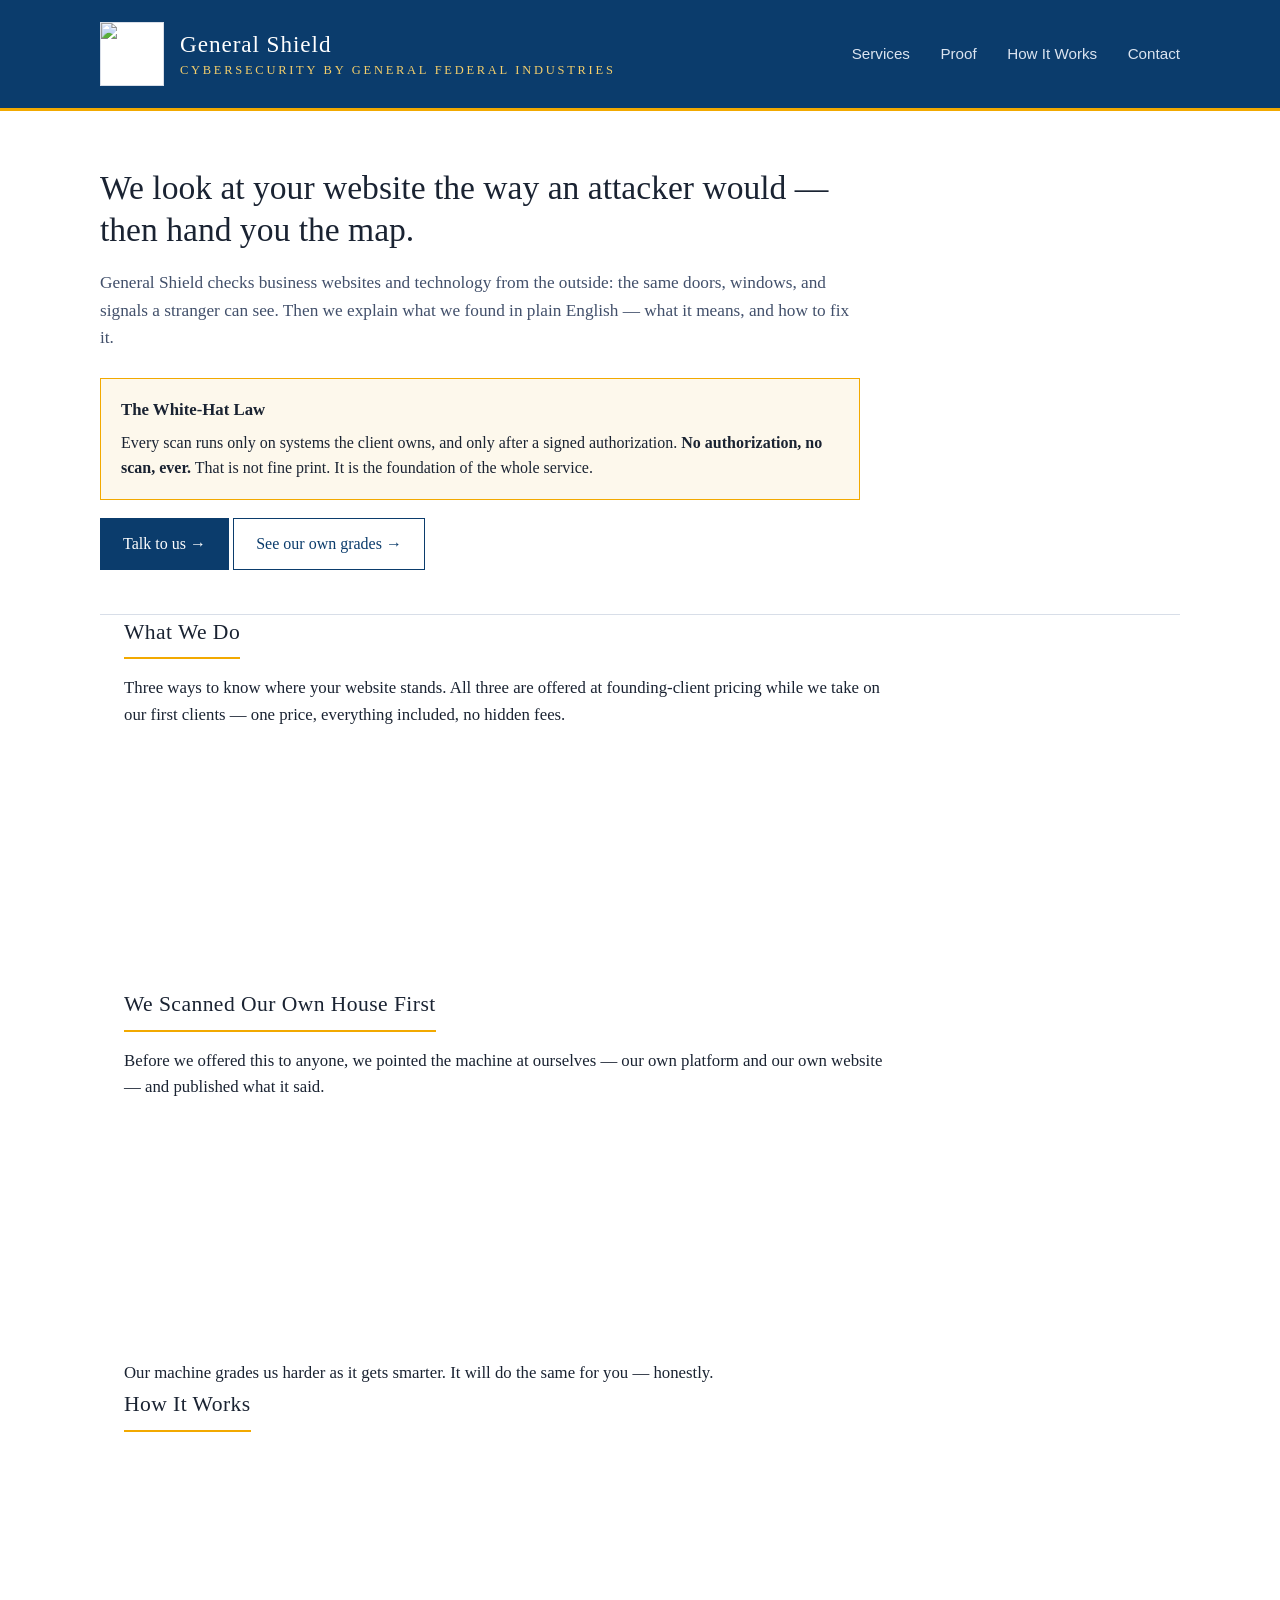
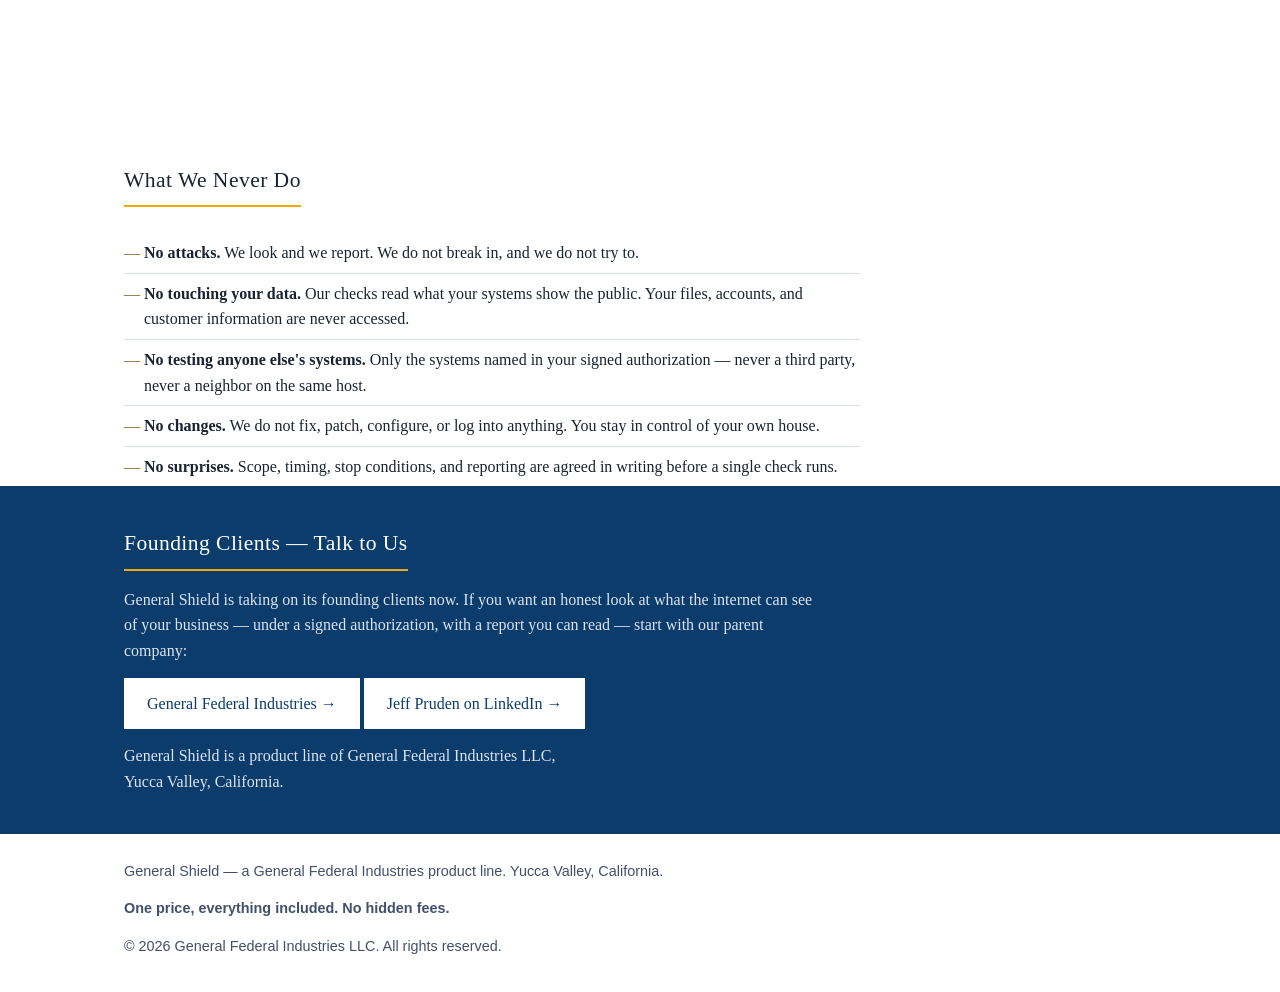
==== index.html @ 663ff1f8 "General Shield site: launch page for shield.generalfederalindustries.com" ====
<!DOCTYPE html>
<html lang="en">
<head>
<meta charset="UTF-8">
<meta name="viewport" content="width=device-width, initial-scale=1.0">
<title>General Shield — Cybersecurity by General Federal Industries</title>
<meta name="description" content="General Shield is the cybersecurity product line of General Federal Industries. Authorized website security scans, plain-English reports, and monthly monitoring — white-hat only, with signed authorization first.">
<meta name="referrer" content="strict-origin-when-cross-origin">
<meta http-equiv="Content-Security-Policy" content="default-src 'self'; script-src 'self'; style-src 'self'; img-src 'self' data:; font-src 'self'; connect-src 'self'; object-src 'none'; base-uri 'self'; form-action 'self'">
<link rel="stylesheet" href="styles.css">
</head>
<body>

<header>
  <div class="wrap topbar">
    <div class="brand">
      <img class="brand-logo" src="gfi-logo.png" alt="General Federal Industries — gold eagle logo" width="1600" height="1600">
      <div class="firm">General Shield
        <small>Cybersecurity by General Federal Industries</small>
      </div>
    </div>
    <nav class="sans">
      <a href="#services">Services</a>
      <a href="#proof">Proof</a>
      <a href="#how">How It Works</a>
      <a href="#contact">Contact</a>
    </nav>
  </div>
  <div class="rule"></div>
</header>

<div class="wrap hero">
  <h1>We look at your website the way an attacker would — then hand you the map.</h1>
  <p>General Shield checks business websites and technology from the outside: the same doors, windows, and signals a stranger can see. Then we explain what we found in plain English — what it means, and how to fix it.</p>
  <div class="law">
    <h3>The White-Hat Law</h3>
    <p>Every scan runs only on systems the client owns, and only after a signed authorization. <strong>No authorization, no scan, ever.</strong> That is not fine print. It is the foundation of the whole service.</p>
  </div>
  <p class="mt20"><a class="btn" href="#contact">Talk to us &rarr;</a> <a class="btn secondary" href="#proof">See our own grades &rarr;</a></p>
</div>

<section class="wrap" id="services">
  <h2>What We Do</h2>
  <p class="lead">Three ways to know where your website stands. All three are offered at founding-client pricing while we take on our first clients — one price, everything included, no hidden fees.</p>
  <div class="grid">
    <div class="card reveal">
      <h3>1. Instant Check</h3>
      <p>A free first look at the signals anyone on the internet can already see: your security headers, your encryption (TLS), and whether your email is protected against impersonation. Quick, honest, and a good place to start.</p>
    </div>
    <div class="card reveal">
      <h3>2. Deep Scan + Plain-English Report</h3>
      <p>The full check — open doors, exposed services, outdated signals, and the public weak spots — written up in a report a business owner can actually read. Every finding says what we found, what it means, and how to fix it. No jargon walls.</p>
    </div>
    <div class="card reveal">
      <h3>3. Monthly Watch</h3>
      <p>Websites change, and new problems show up quietly. Monthly Watch re-checks your site on a schedule and flags new issues early, so a small fix never gets the chance to become a bad week.</p>
    </div>
  </div>
</section>

<section class="wrap" id="proof">
  <h2>We Scanned Our Own House First</h2>
  <p class="lead">Before we offered this to anyone, we pointed the machine at ourselves — our own platform and our own website — and published what it said.</p>
  <div class="grid">
    <div class="card reveal">
      <p class="grade">C &rarr; D</p>
      <h3>Our own platform: GeneralOS</h3>
      <p>Our CRM platform graded C on the first version of the engine. When the stronger second version learned to map open ports and services, it found more surface on our own house — and the grade dropped to D. Nobody here softened the number.</p>
    </div>
    <div class="card reveal">
      <p class="grade">F</p>
      <h3>Our own public website</h3>
      <p>Our public company website scored lower still — an F — partly because its hosting platform does not let owners set the protections our scanner looks for. We say so plainly, because that is the job.</p>
    </div>
  </div>
  <p class="mt20 lead">Our machine grades us harder as it gets smarter. It will do the same for you — honestly.</p>
</section>

<section class="wrap" id="how">
  <h2>How It Works</h2>
  <div class="grid steps">
    <div class="card reveal">
      <p class="step-num">1</p>
      <h3>Sign a one-page authorization</h3>
      <p>A short, plain document names exactly which systems are yours and in bounds. Nothing runs before it is signed.</p>
    </div>
    <div class="card reveal">
      <p class="step-num">2</p>
      <h3>We scan inside an agreed window</h3>
      <p>The rules of engagement are in writing before anything runs — what we check, when we check it, and when we stop and call you.</p>
    </div>
    <div class="card reveal">
      <p class="step-num">3</p>
      <h3>You get the plain-English report</h3>
      <p>Every finding explained: what we found, what it means for your business, and how to fix it, in order of importance.</p>
    </div>
    <div class="card reveal">
      <p class="step-num">4</p>
      <h3>You decide what to fix</h3>
      <p>We never change anything on your systems. The report is the map — what gets fixed, and by whom, is always your call.</p>
    </div>
  </div>
</section>

<section class="wrap" id="never">
  <h2>What We Never Do</h2>
  <ul class="plain">
    <li><strong>No attacks.</strong> We look and we report. We do not break in, and we do not try to.</li>
    <li><strong>No touching your data.</strong> Our checks read what your systems show the public. Your files, accounts, and customer information are never accessed.</li>
    <li><strong>No testing anyone else's systems.</strong> Only the systems named in your signed authorization — never a third party, never a neighbor on the same host.</li>
    <li><strong>No changes.</strong> We do not fix, patch, configure, or log into anything. You stay in control of your own house.</li>
    <li><strong>No surprises.</strong> Scope, timing, stop conditions, and reporting are agreed in writing before a single check runs.</li>
  </ul>
</section>

<div class="cta" id="contact">
  <div class="wrap">
    <h2>Founding Clients — Talk to Us</h2>
    <p>General Shield is taking on its founding clients now. If you want an honest look at what the internet can see of your business — under a signed authorization, with a report you can read — start with our parent company:</p>
    <p class="mt14"><a class="btn light" href="https://jman350z.github.io/general-federal-industries/" target="_blank" rel="noopener">General Federal Industries &rarr;</a> <a class="btn light" href="https://www.linkedin.com/in/jeff-pruden-a96ab2b3/" target="_blank" rel="noopener">Jeff Pruden on LinkedIn &rarr;</a></p>
    <p class="mt14">General Shield is a product line of General Federal Industries LLC,<br>Yucca Valley, California.</p>
  </div>
</div>

<footer>
  <div class="wrap sans">
    <p>General Shield — a General Federal Industries product line. Yucca Valley, California.</p>
    <p class="mt14"><strong>One price, everything included. No hidden fees.</strong></p>
    <p class="mt14">&copy; <span id="year">2026</span> General Federal Industries LLC. All rights reserved.</p>
  </div>
</footer>

<script src="site.js"></script>
</body>
</html>
---- styles.css ----
/* General Shield — microsite styles.
   Family of the General Federal Industries site: same layout patterns
   (topbar, gold rule, serif body, card grid, navy call-to-action band),
   with the GFI brand colors — navy #0B3C6C, gold #F2A900.
   All presentation lives here so the page can run under a strict
   Content-Security-Policy (style-src 'self'). */
:root{
  --ink:#1a2332; --navy:#0B3C6C; --navy-dark:#16283f; --slate:#42506b; --line:#d8dee8;
  --accent:#F2A900; --accent-deep:#8a6d2f; --bg:#ffffff; --panel:#f4f6f9; --max:1080px;
}
*{margin:0;padding:0;box-sizing:border-box}
body{font-family:Georgia,'Times New Roman',serif;color:var(--ink);background:var(--bg);line-height:1.6}
.sans{font-family:-apple-system,'Segoe UI',Helvetica,Arial,sans-serif}
header{background:var(--navy);color:#fff}
.wrap{max-width:var(--max);margin:0 auto;padding:0 24px}
.topbar{display:flex;flex-wrap:wrap;align-items:center;justify-content:space-between;gap:12px;padding:22px 0}
.brand{display:flex;align-items:center;gap:16px}
.brand-logo{display:block;width:64px;height:64px;border:1px solid var(--line);background:#fff}
.firm{font-size:1.45rem;letter-spacing:.04em;line-height:1.25}
.firm small{display:block;font-size:.78rem;letter-spacing:.22em;text-transform:uppercase;color:#f5cf6b;margin-top:4px}
nav a{color:#dbe4f0;text-decoration:none;font-size:.95rem;margin-left:26px}
nav a:hover{color:#fff;text-decoration:underline}
nav a.active{color:var(--accent);text-decoration:underline}
.rule{height:3px;background:var(--accent)}
.hero{padding:56px 0 44px;border-bottom:1px solid var(--line)}
.hero h1{font-size:2.1rem;font-weight:normal;line-height:1.25;max-width:22em}
.hero p{margin-top:18px;font-size:1.08rem;color:var(--slate);max-width:44em}
.law{border:1px solid var(--accent);background:#fdf8ec;padding:18px 20px;max-width:760px;margin-top:26px}
.law h3{font-size:1.05rem;margin-bottom:6px}
.law p{margin-top:0;font-size:1rem;color:var(--ink);max-width:none}
section{padding:44px 0}
h2{font-size:1.35rem;font-weight:normal;letter-spacing:.02em;margin-bottom:16px;padding-bottom:8px;border-bottom:2px solid var(--accent);display:inline-block}
p.lead{font-size:1.05rem;color:var(--ink);max-width:46em}
p{max-width:46em}
.mt14{margin-top:14px}
.mt20{margin-top:20px}
.grid{display:grid;grid-template-columns:repeat(auto-fit,minmax(280px,1fr));gap:22px;margin-top:22px}
.grid.steps{grid-template-columns:repeat(auto-fit,minmax(220px,1fr))}
.card{background:var(--panel);border:1px solid var(--line);padding:24px}
.card h3{font-size:1.08rem;font-weight:bold;margin-bottom:8px}
.card p{color:var(--slate);font-size:.98rem;max-width:none}
.grade{font-size:2rem;font-weight:bold;color:var(--navy);letter-spacing:.03em;margin-bottom:6px}
.step-num{display:inline-block;font-size:1.3rem;font-weight:bold;color:var(--navy-dark);
  border:2px solid var(--accent);border-radius:50%;width:44px;height:44px;line-height:40px;
  text-align:center;margin-bottom:10px;background:#fff}
ul.plain{list-style:none;margin-top:10px;max-width:46em}
ul.plain li{padding:7px 0 7px 20px;position:relative;border-bottom:1px solid var(--line)}
ul.plain li:last-child{border-bottom:none}
ul.plain li::before{content:"—";position:absolute;left:0;color:var(--accent-deep)}
.cta{background:var(--navy);color:#fff;padding:40px 0}
.cta h2{color:#fff;border-bottom-color:var(--accent)}
.cta p{color:#dbe4f0;max-width:44em}
.cta a{color:#fff}
footer{padding:26px 0 34px;color:var(--slate);font-size:.9rem}
footer p{max-width:none}
a{color:var(--navy)}
.btn{display:inline-block;background:var(--navy);color:#fff;text-decoration:none;
  padding:12px 22px;font-size:1rem;border:1px solid var(--navy);cursor:pointer}
.btn:hover{background:var(--accent-deep);border-color:var(--accent-deep);color:#fff}
.btn.secondary{background:#fff;color:var(--navy)}
.btn.secondary:hover{background:var(--panel);color:var(--navy)}
.btn.light{background:#fff;color:var(--navy);border-color:#fff}
.btn.light:hover{background:var(--accent);border-color:var(--accent);color:var(--navy-dark)}

/* Reveal-on-scroll: only applies when site.js added the .js flag,
   so content is never hidden from a visitor without JavaScript. */
.js .reveal{opacity:0;transform:translateY(14px);transition:opacity .5s ease,transform .5s ease}
.js .reveal.in{opacity:1;transform:none}

@media (max-width:640px){
  .hero{padding:38px 0 30px}
  .hero h1{font-size:1.6rem}
  nav a{margin-left:16px}
  .brand-logo{width:52px;height:52px}
}
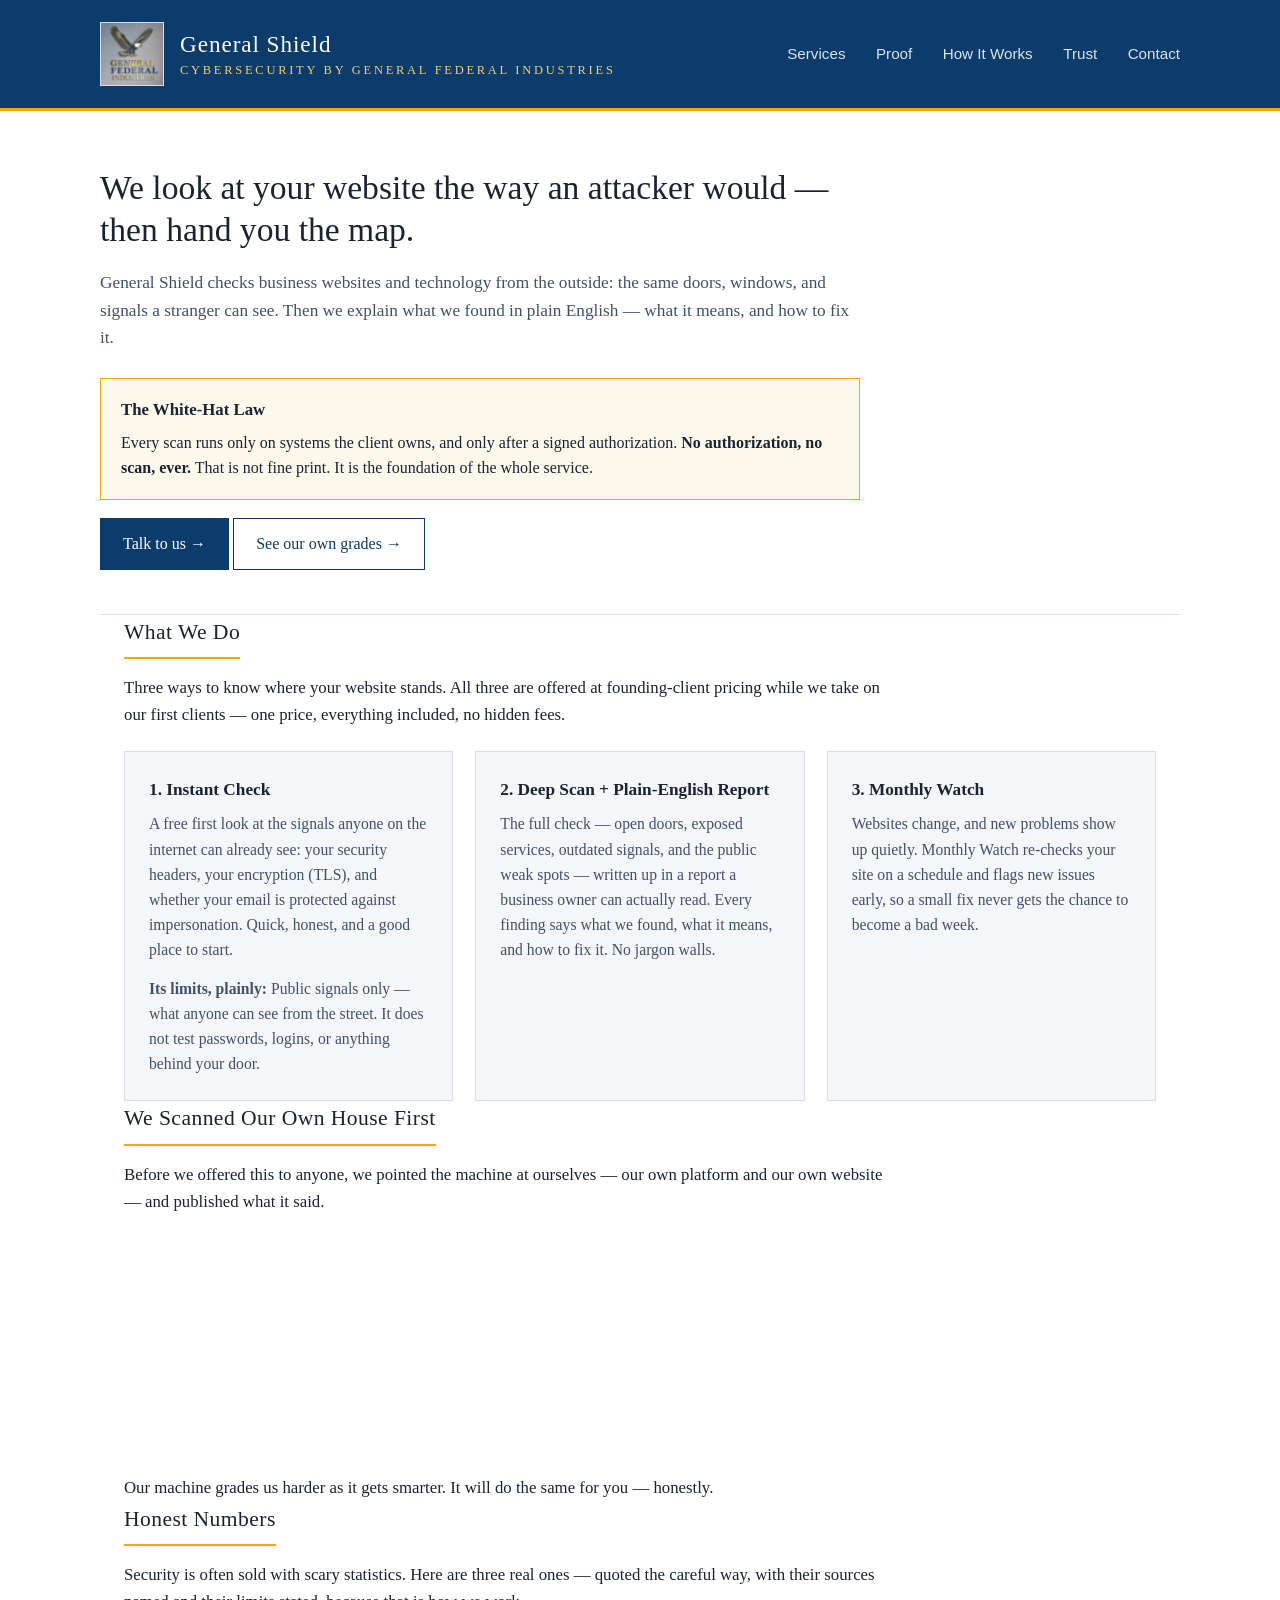
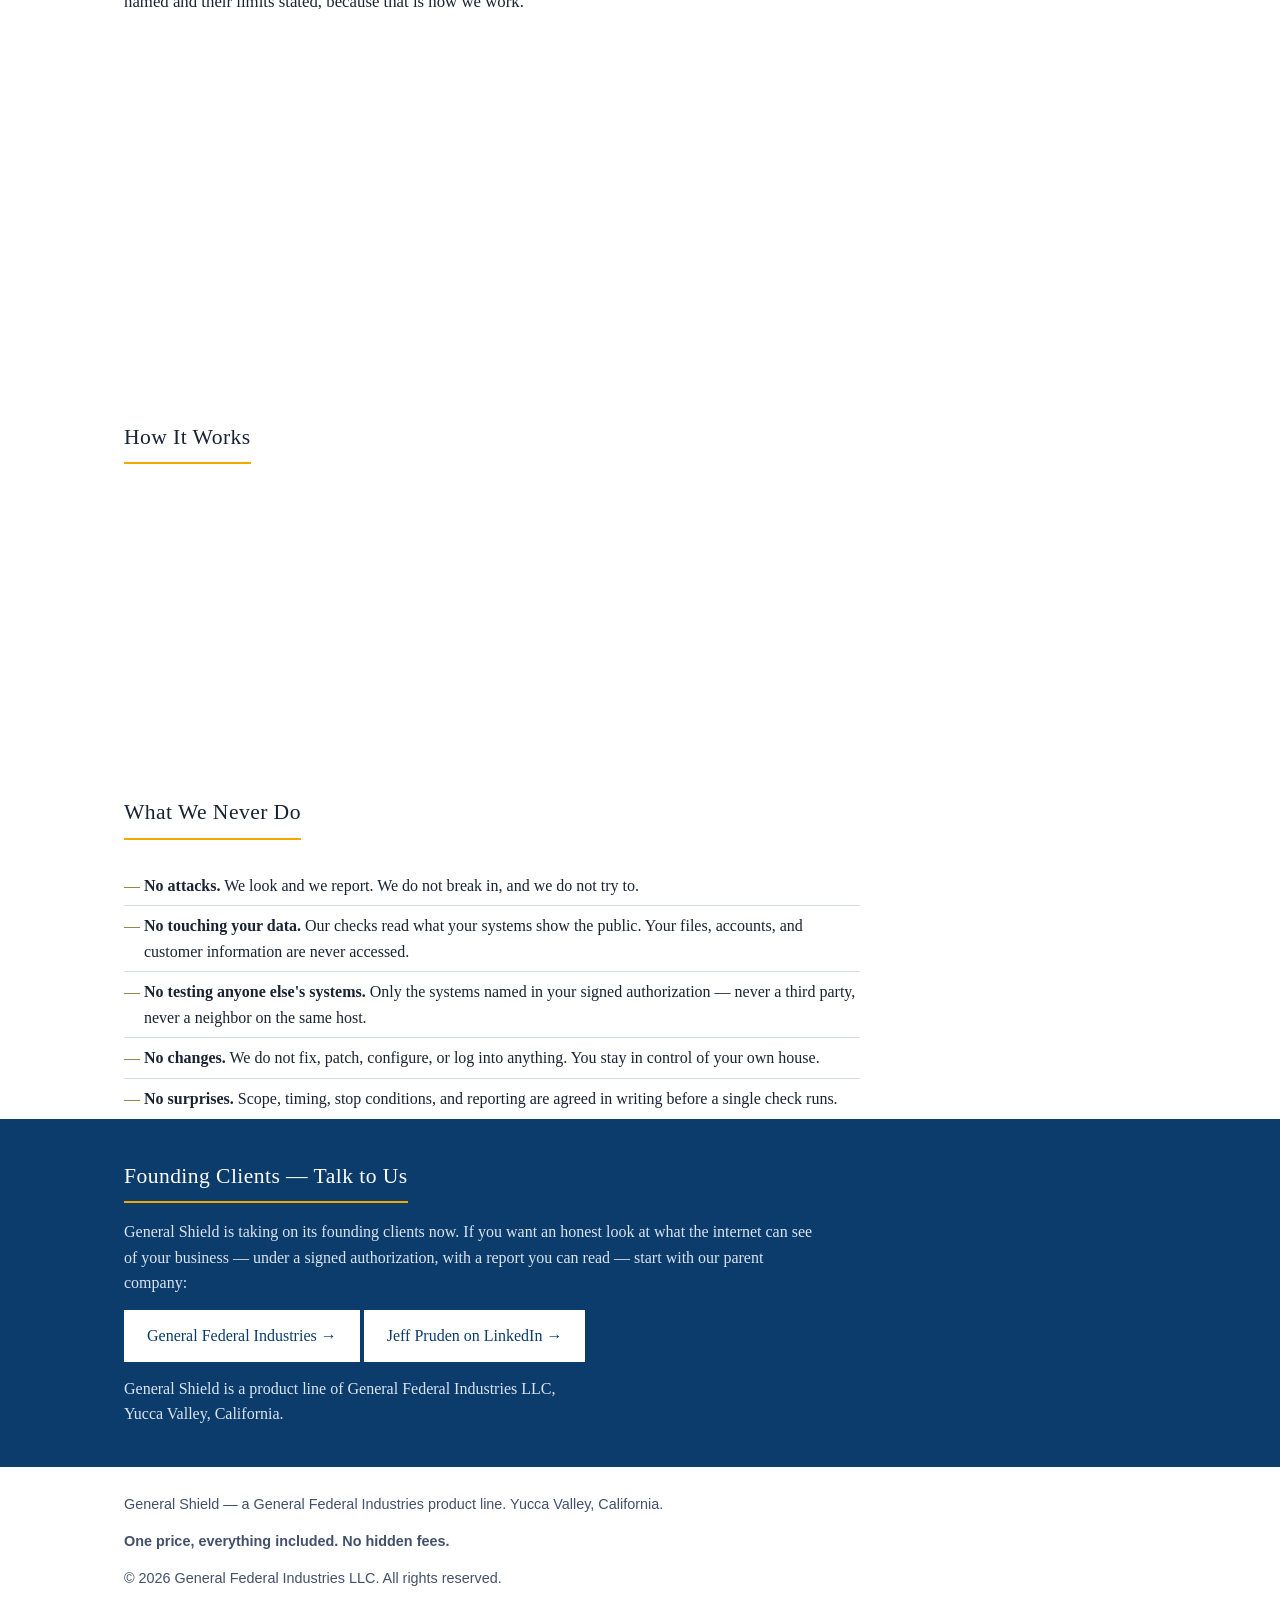
==== commit f6f665e2: "Add Trust page and Honest Numbers section from the top-companies playbook" ====
--- a/index.html
+++ b/index.html
@@ -23,6 +23,7 @@
       <a href="#services">Services</a>
       <a href="#proof">Proof</a>
       <a href="#how">How It Works</a>
+      <a href="trust.html">Trust</a>
       <a href="#contact">Contact</a>
     </nav>
   </div>
@@ -46,6 +47,7 @@
     <div class="card reveal">
       <h3>1. Instant Check</h3>
       <p>A free first look at the signals anyone on the internet can already see: your security headers, your encryption (TLS), and whether your email is protected against impersonation. Quick, honest, and a good place to start.</p>
+      <p class="mt14"><strong>Its limits, plainly:</strong> Public signals only — what anyone can see from the street. It does not test passwords, logins, or anything behind your door.</p>
     </div>
     <div class="card reveal">
       <h3>2. Deep Scan + Plain-English Report</h3>
@@ -74,6 +76,31 @@
     </div>
   </div>
   <p class="mt20 lead">Our machine grades us harder as it gets smarter. It will do the same for you — honestly.</p>
+</section>
+
+<section class="wrap" id="numbers">
+  <h2>Honest Numbers</h2>
+  <p class="lead">Security is often sold with scary statistics. Here are three real ones — quoted the careful way, with their sources named and their limits stated, because that is how we work.</p>
+  <div class="grid">
+    <div class="card reveal">
+      <p class="grade">88%</p>
+      <h3>Ransomware in small-business breaches</h3>
+      <p>Ransomware was involved in 88% of the small and mid-sized business breaches Verizon analysed in its 2025 Data Breach Investigations Report (DBIR). Note the wording: 88% of the <em>breaches</em> — not 88% of businesses — versus 39% at large organisations.</p>
+      <p class="mt14">Source: Verizon DBIR 2025.</p>
+    </div>
+    <div class="card reveal">
+      <p class="grade">43%</p>
+      <h3>UK businesses that spotted an attack</h3>
+      <p>43% of UK businesses identified a cyber breach or attack in the previous 12 months, most of them phishing. The same survey series' stricter cybercrime measure is 19% — the 43% counts phishing attempts, including emails nobody opened. Both numbers are true; they measure different things.</p>
+      <p class="mt14">Source: UK Government Cyber Security Breaches Survey 2025.</p>
+    </div>
+    <div class="card reveal">
+      <p class="grade">2 in 3</p>
+      <h3>Have no regular check at all</h3>
+      <p>Only 34% of small and mid-sized businesses do vulnerability scanning, and only 32% do penetration testing — so roughly two-thirds have no regular check of what the internet can see of them.</p>
+      <p class="mt14">Source: VikingCloud 2026 SMB Threat Landscape Report (a vendor survey).</p>
+    </div>
+  </div>
 </section>
 
 <section class="wrap" id="how">
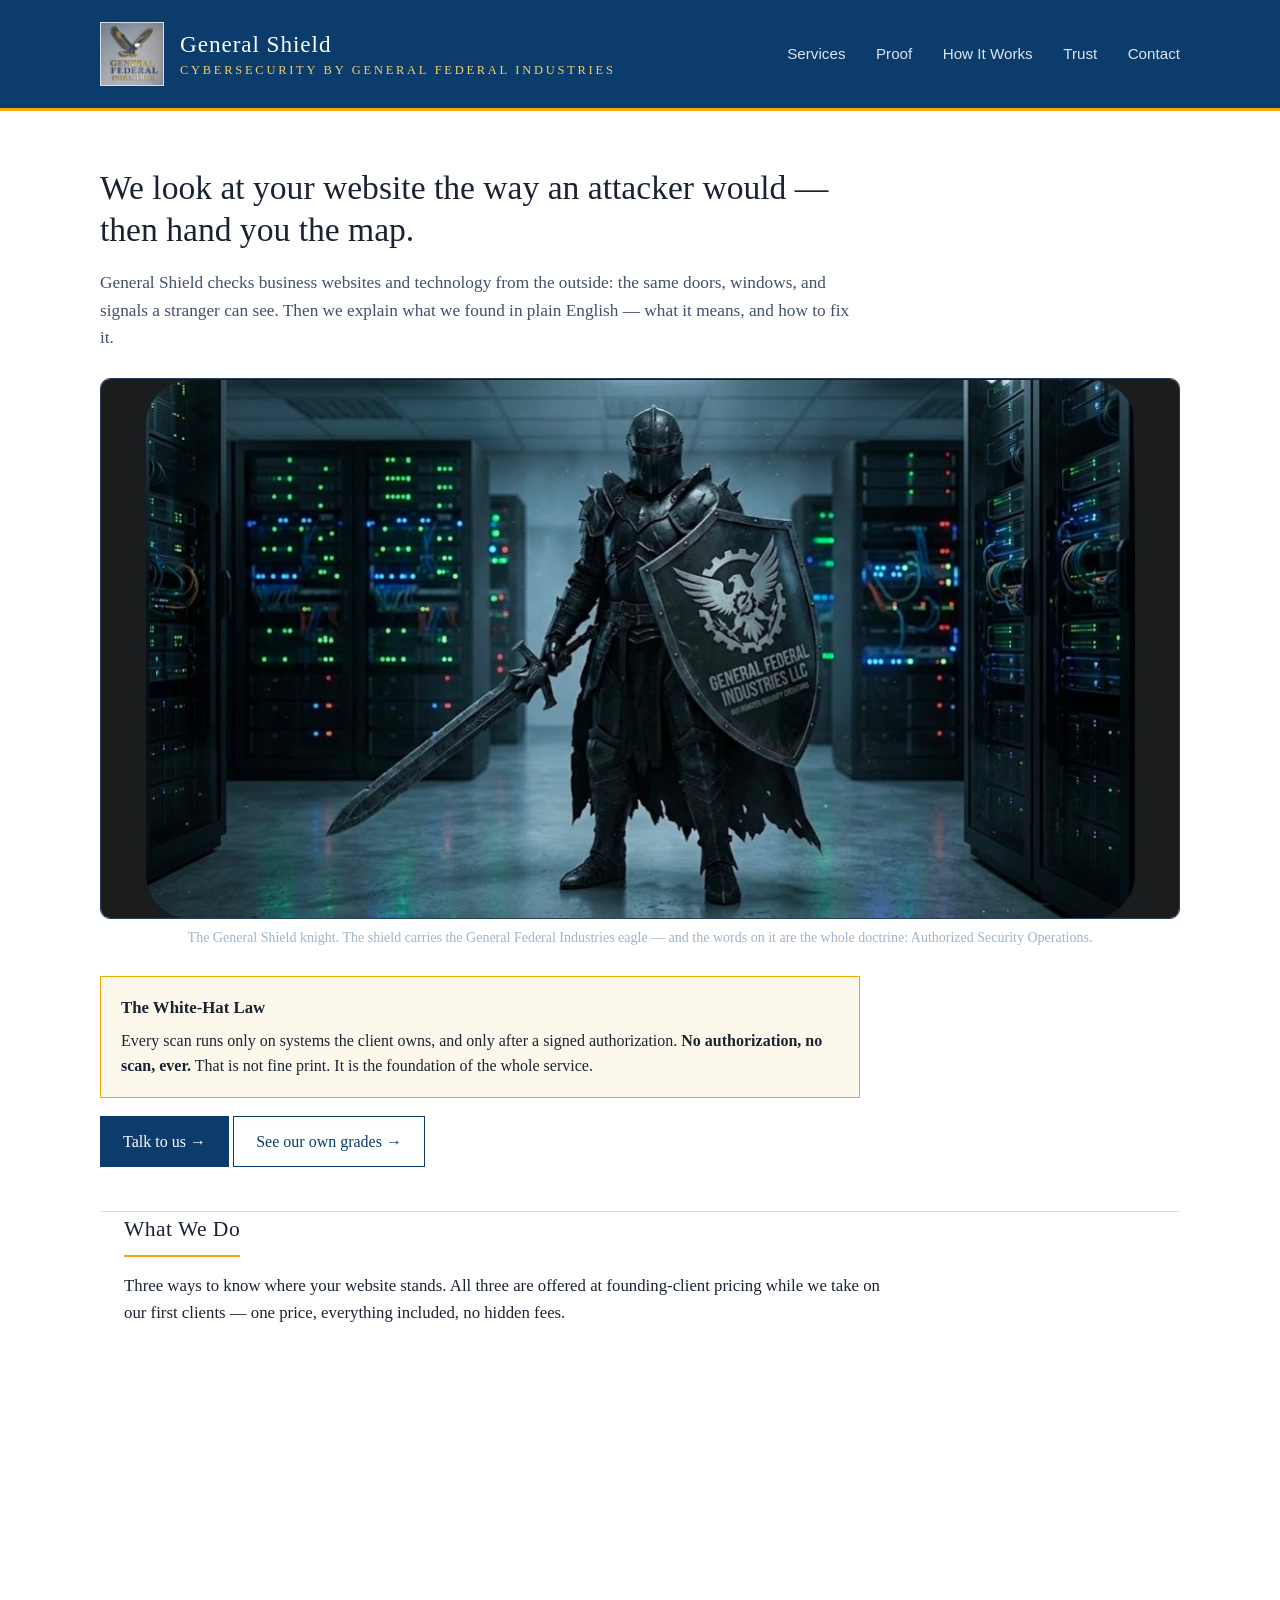
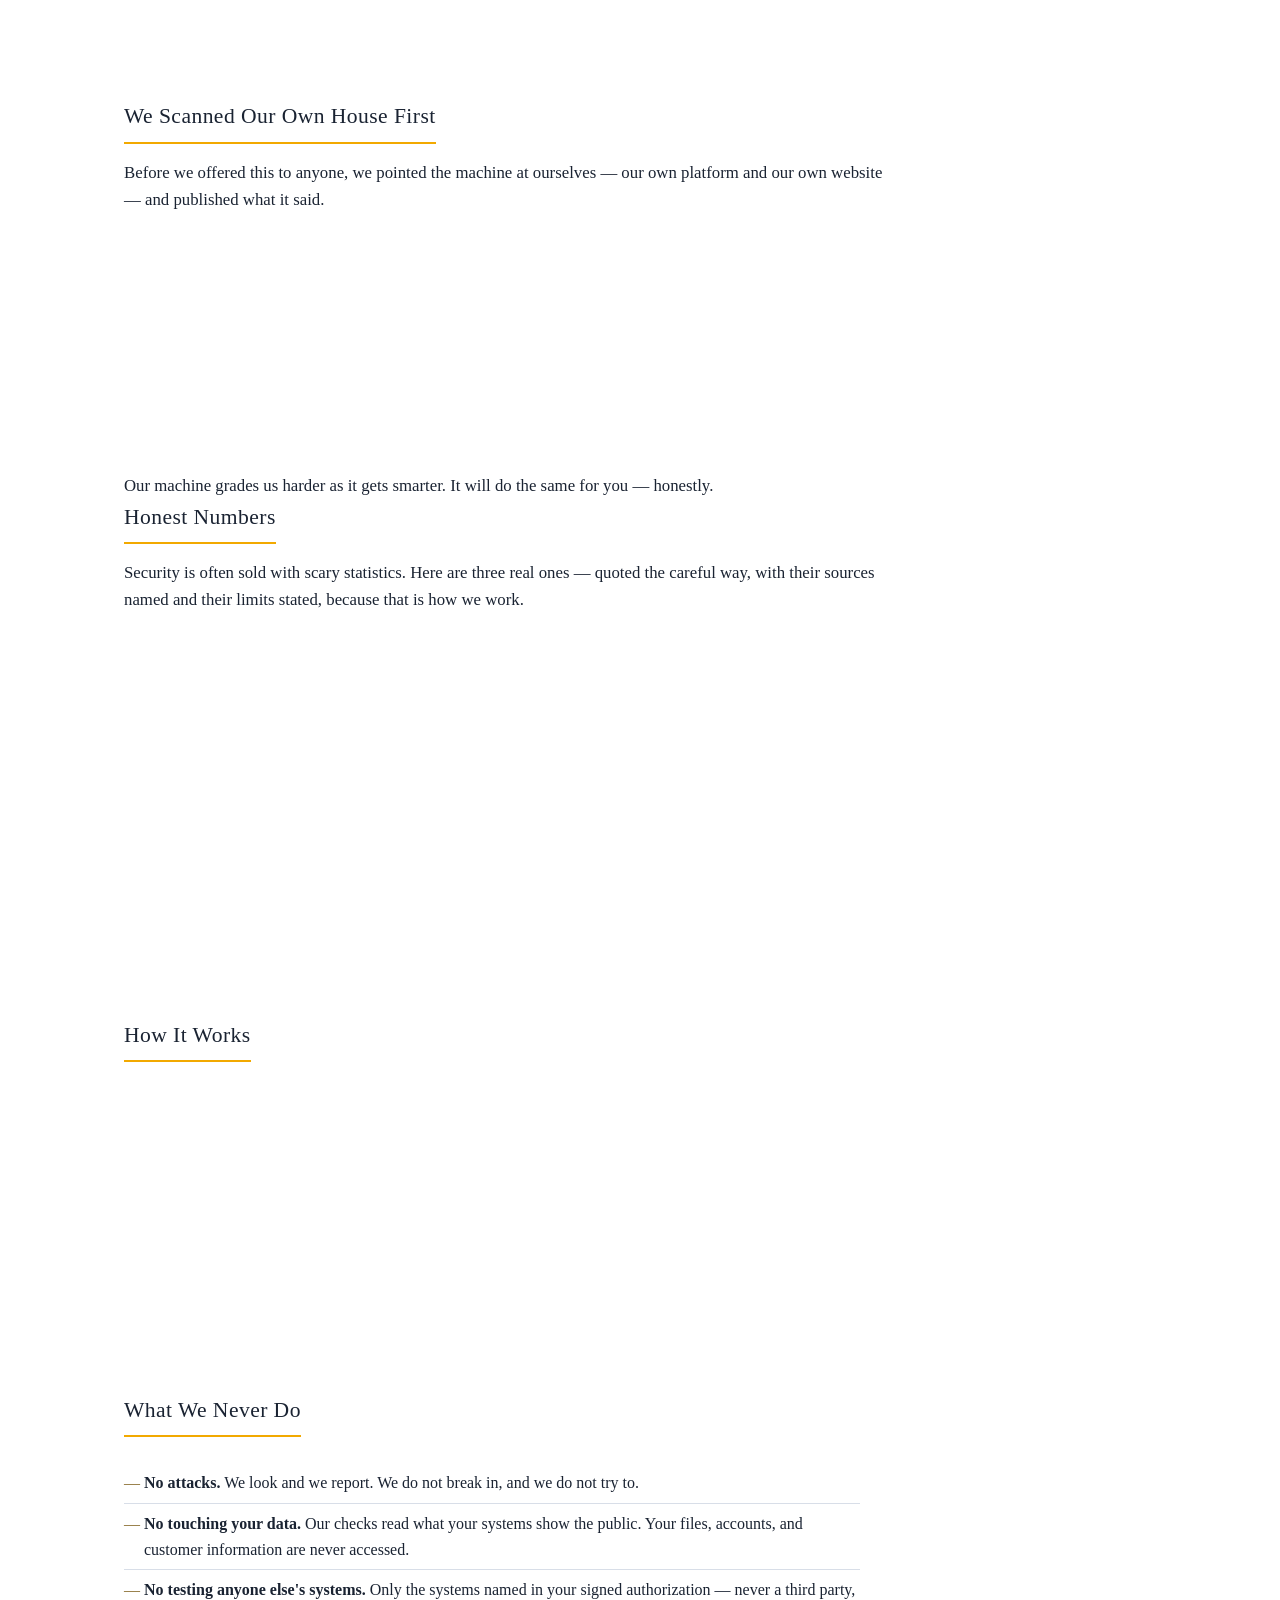
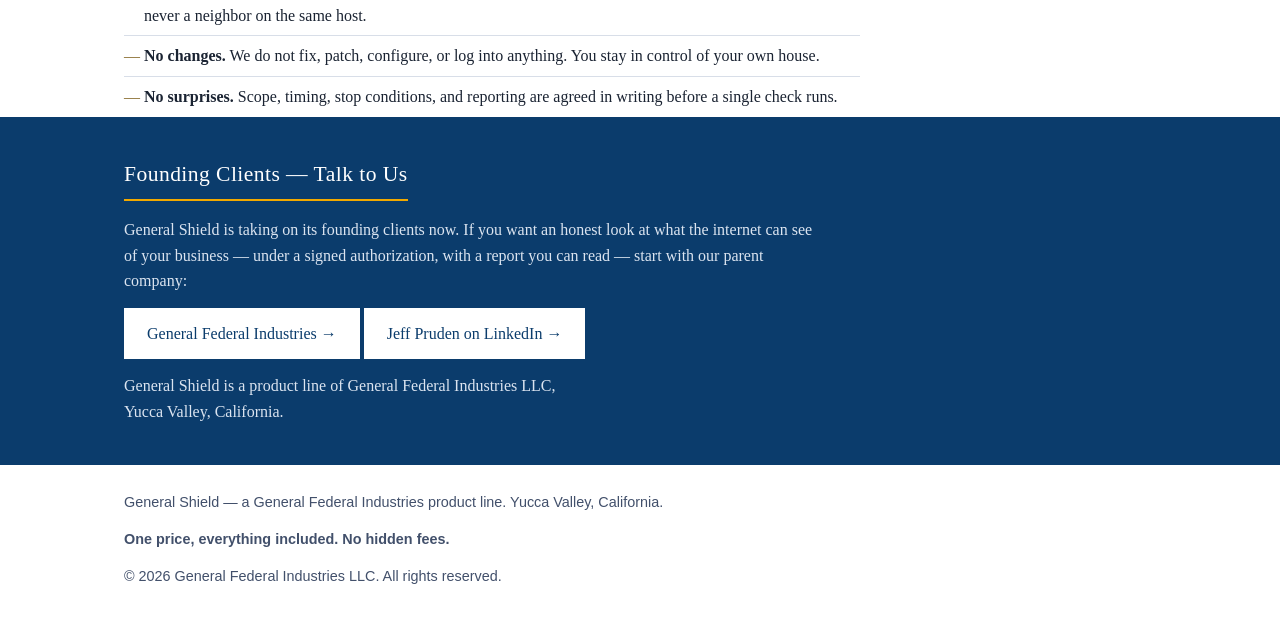
==== commit 0d78728d: "Add the General Shield knight to the homepage hero" ====
--- a/index.html
+++ b/index.html
@@ -33,6 +33,10 @@
 <div class="wrap hero">
   <h1>We look at your website the way an attacker would — then hand you the map.</h1>
   <p>General Shield checks business websites and technology from the outside: the same doors, windows, and signals a stranger can see. Then we explain what we found in plain English — what it means, and how to fix it.</p>
+  <figure class="knight">
+    <img src="general-shield-knight.jpg" alt="The General Shield knight — black armor, sword and shield bearing the General Federal Industries eagle — standing guard in a server room">
+    <figcaption>The General Shield knight. The shield carries the General Federal Industries eagle — and the words on it are the whole doctrine: Authorized Security Operations.</figcaption>
+  </figure>
   <div class="law">
     <h3>The White-Hat Law</h3>
     <p>Every scan runs only on systems the client owns, and only after a signed authorization. <strong>No authorization, no scan, ever.</strong> That is not fine print. It is the foundation of the whole service.</p>
--- a/styles.css
+++ b/styles.css
@@ -73,3 +73,7 @@
   nav a{margin-left:16px}
   .brand-logo{width:52px;height:52px}
 }
+
+.knight { margin: 26px 0 6px; }
+.knight img { width: 100%; height: auto; display: block; border: 1px solid #24405e; border-radius: 10px; }
+.knight figcaption { color: #9fb4c8; font-size: 14px; margin-top: 8px; text-align: center; }
